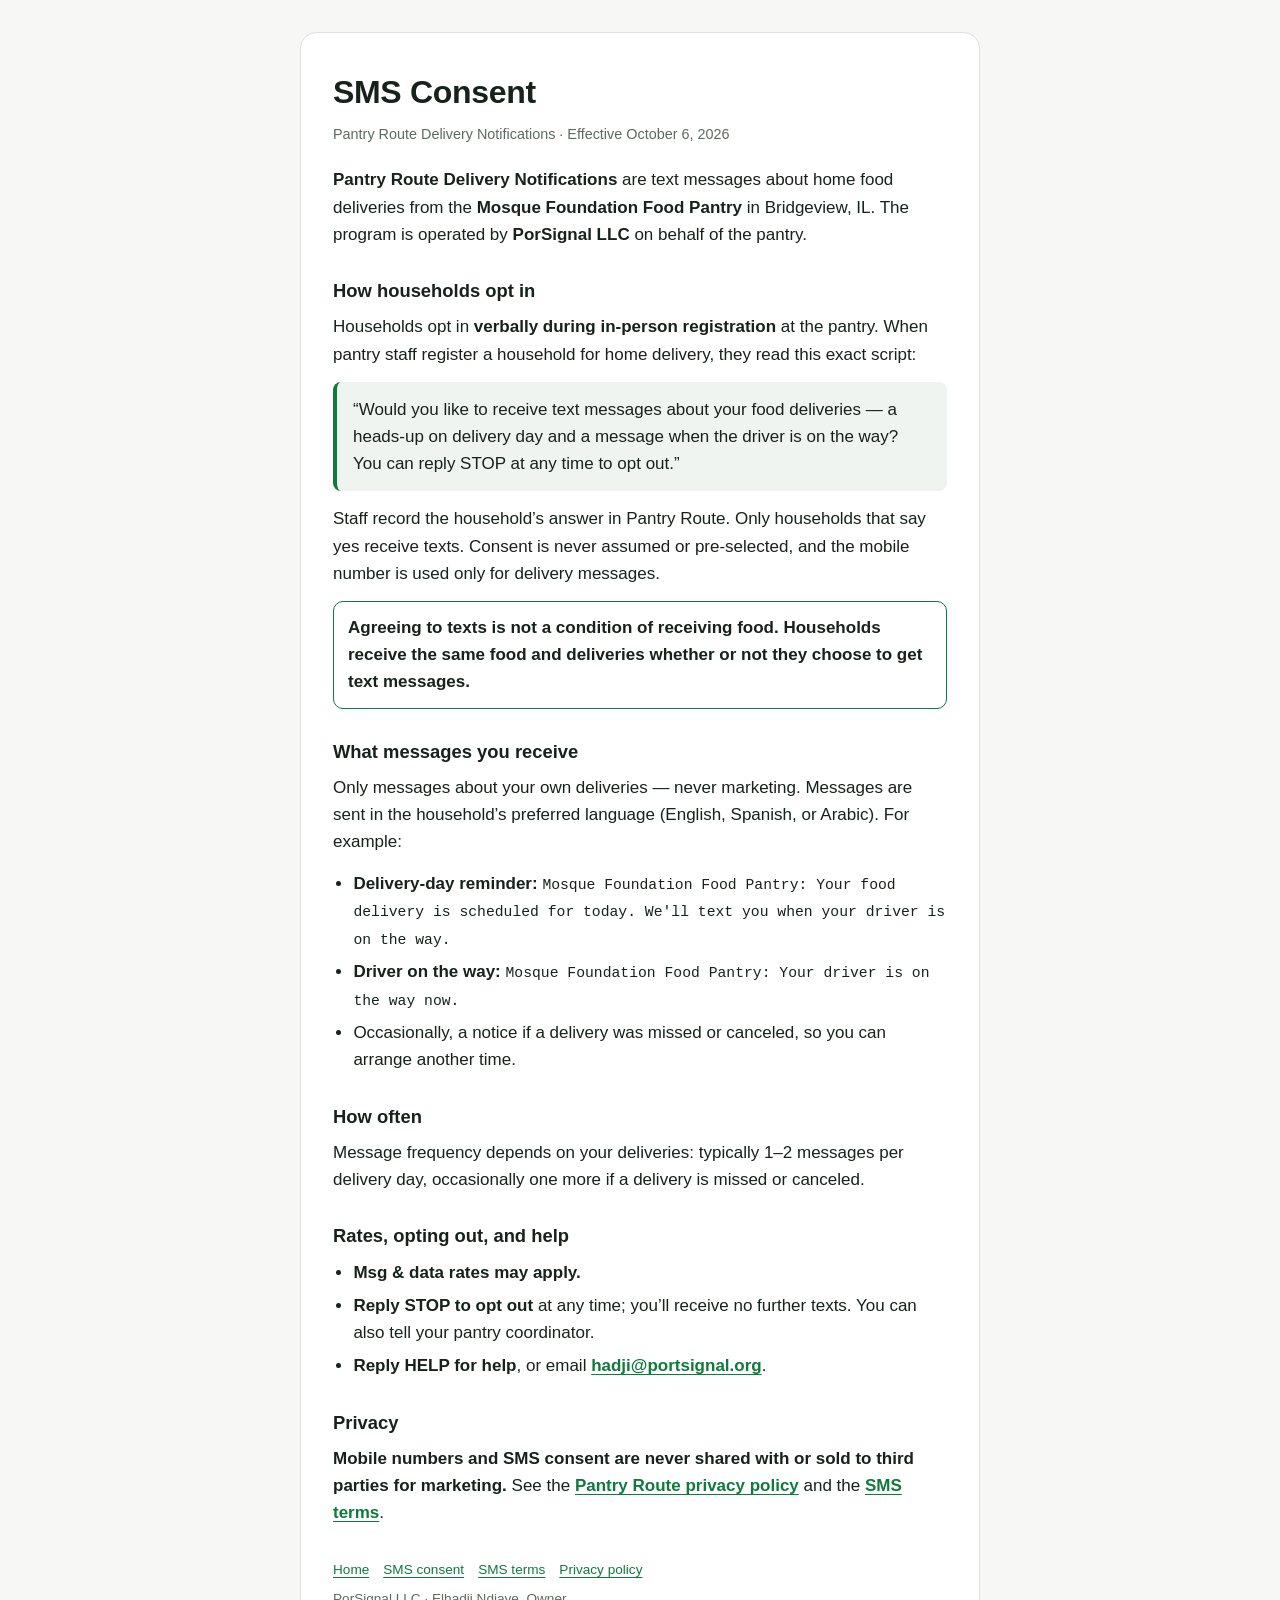
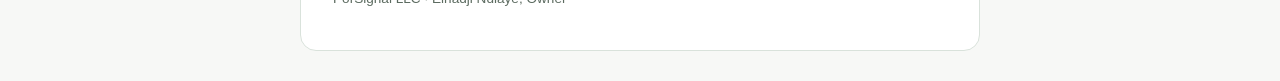
==== sms-consent/index.html @ 985b8fa2 "SMS consent and SMS terms pages; shared stylesheet; owner footer" ====
<!doctype html>
<html lang="en">
<head>
  <meta charset="utf-8">
  <meta name="viewport" content="width=device-width, initial-scale=1">
  <title>SMS Consent — Pantry Route Delivery Notifications</title>
  <meta name="description" content="How Mosque Foundation Food Pantry households opt in to Pantry Route delivery text messages.">
  <link rel="stylesheet" href="/style.css">
</head>
<body class="doc">
  <main>
    <h1>SMS Consent</h1>
    <p class="updated">Pantry Route Delivery Notifications &middot; Effective October 6, 2026</p>

    <p><strong>Pantry Route Delivery Notifications</strong> are text messages about home food
      deliveries from the <strong>Mosque Foundation Food Pantry</strong> in Bridgeview, IL. The
      program is operated by <strong>PorSignal LLC</strong> on behalf of the pantry.</p>

    <h2>How households opt in</h2>
    <p>Households opt in <strong>verbally during in-person registration</strong> at the pantry.
      When pantry staff register a household for home delivery, they read this exact script:</p>
    <div class="quote">&ldquo;Would you like to receive text messages about your food deliveries &mdash; a
      heads-up on delivery day and a message when the driver is on the way? You can reply STOP at
      any time to opt out.&rdquo;</div>
    <p>Staff record the household&rsquo;s answer in Pantry Route. Only households that say yes
      receive texts. Consent is never assumed or pre-selected, and the mobile number is used only
      for delivery messages.</p>
    <p class="callout">Agreeing to texts is not a condition of receiving food. Households receive the
      same food and deliveries whether or not they choose to get text messages.</p>

    <h2>What messages you receive</h2>
    <p>Only messages about your own deliveries &mdash; never marketing. Messages are sent in the
      household&rsquo;s preferred language (English, Spanish, or Arabic). For example:</p>
    <ul class="plain">
      <li><strong>Delivery-day reminder:</strong> <span class="sample">Mosque Foundation Food Pantry: Your food delivery is scheduled for today. We'll text you when your driver is on the way.</span></li>
      <li><strong>Driver on the way:</strong> <span class="sample">Mosque Foundation Food Pantry: Your driver is on the way now.</span></li>
      <li>Occasionally, a notice if a delivery was missed or canceled, so you can arrange another time.</li>
    </ul>

    <h2>How often</h2>
    <p>Message frequency depends on your deliveries: typically 1&ndash;2 messages per delivery day,
      occasionally one more if a delivery is missed or canceled.</p>

    <h2>Rates, opting out, and help</h2>
    <ul class="plain">
      <li><strong>Msg &amp; data rates may apply.</strong></li>
      <li><strong>Reply STOP to opt out</strong> at any time; you&rsquo;ll receive no further texts.
        You can also tell your pantry coordinator.</li>
      <li><strong>Reply HELP for help</strong>, or email <a href="mailto:hadji@portsignal.org">hadji@portsignal.org</a>.</li>
    </ul>

    <h2>Privacy</h2>
    <p><strong>Mobile numbers and SMS consent are never shared with or sold to third parties for
      marketing.</strong> See the <a href="https://endiaye677.github.io/pantry-route-policy/">Pantry Route privacy policy</a>
      and the <a href="/terms/">SMS terms</a>.</p>
    <footer>
      <nav aria-label="Site">
        <a href="/">Home</a>
        <a href="/sms-consent/">SMS consent</a>
        <a href="/terms/">SMS terms</a>
        <a href="https://endiaye677.github.io/pantry-route-policy/">Privacy policy</a>
      </nav>
      PorSignal LLC &middot; Elhadji Ndiaye, Owner
    </footer>
  </main>
</body>
</html>
---- style.css ----
:root {
  --bg: #f7f8f6; --card: #ffffff; --text: #17221b; --muted: #5c6b60; --accent: #0e7a3c; --border: #d9e2db; --quote: #f0f4f1;
  color-scheme: light dark;
}
@media (prefers-color-scheme: dark) {
  :root { --bg: #0e1512; --card: #16201b; --text: #f2ede2; --muted: #a8b0a6; --accent: #2ecc71; --border: #2a3630; --quote: #1d2a24; }
}
* { box-sizing: border-box; }
body {
  margin: 0; min-height: 100vh; display: flex; align-items: center; justify-content: center;
  padding: 32px 16px; background: var(--bg); color: var(--text);
  font: 17px/1.6 -apple-system, BlinkMacSystemFont, "Segoe UI", Roboto, "Helvetica Neue", Arial, sans-serif;
}
body.doc { align-items: flex-start; }
main { width: 100%; max-width: 680px; background: var(--card); border: 1px solid var(--border); border-radius: 16px; padding: 40px 32px; }
h1 { margin: 0 0 12px; font-size: 2rem; line-height: 1.2; letter-spacing: -0.01em; }
h2 { margin: 28px 0 8px; font-size: 1.15rem; }
p { margin: 0 0 14px; }
.muted, .updated { color: var(--muted); }
.updated { font-size: 0.9rem; margin-bottom: 20px; }
ul.links { list-style: none; padding: 0; margin: 24px 0; display: grid; gap: 10px; }
ul.plain { padding-left: 1.2em; margin: 0 0 14px; }
ul.plain li { margin-bottom: 6px; }
a { color: var(--accent); font-weight: 600; text-underline-offset: 3px; }
a:focus-visible { outline: 2px solid var(--accent); outline-offset: 3px; border-radius: 4px; }
.label { display: block; font-size: 0.8rem; font-weight: 700; letter-spacing: 0.06em; text-transform: uppercase; color: var(--muted); }
.quote { background: var(--quote); border-left: 4px solid var(--accent); border-radius: 8px; padding: 14px 16px; margin: 0 0 14px; }
.sample { font-family: ui-monospace, SFMono-Regular, Menlo, Consolas, monospace; font-size: 0.92rem; }
.callout { border: 1px solid var(--accent); border-radius: 10px; padding: 12px 14px; margin: 0 0 14px; font-weight: 600; }
footer { margin-top: 32px; font-size: 0.85rem; color: var(--muted); }
footer nav { display: flex; flex-wrap: wrap; gap: 6px 14px; margin-bottom: 8px; }
footer nav a { font-weight: 500; }
@media (max-width: 480px) { main { padding: 28px 20px; } h1 { font-size: 1.6rem; } }
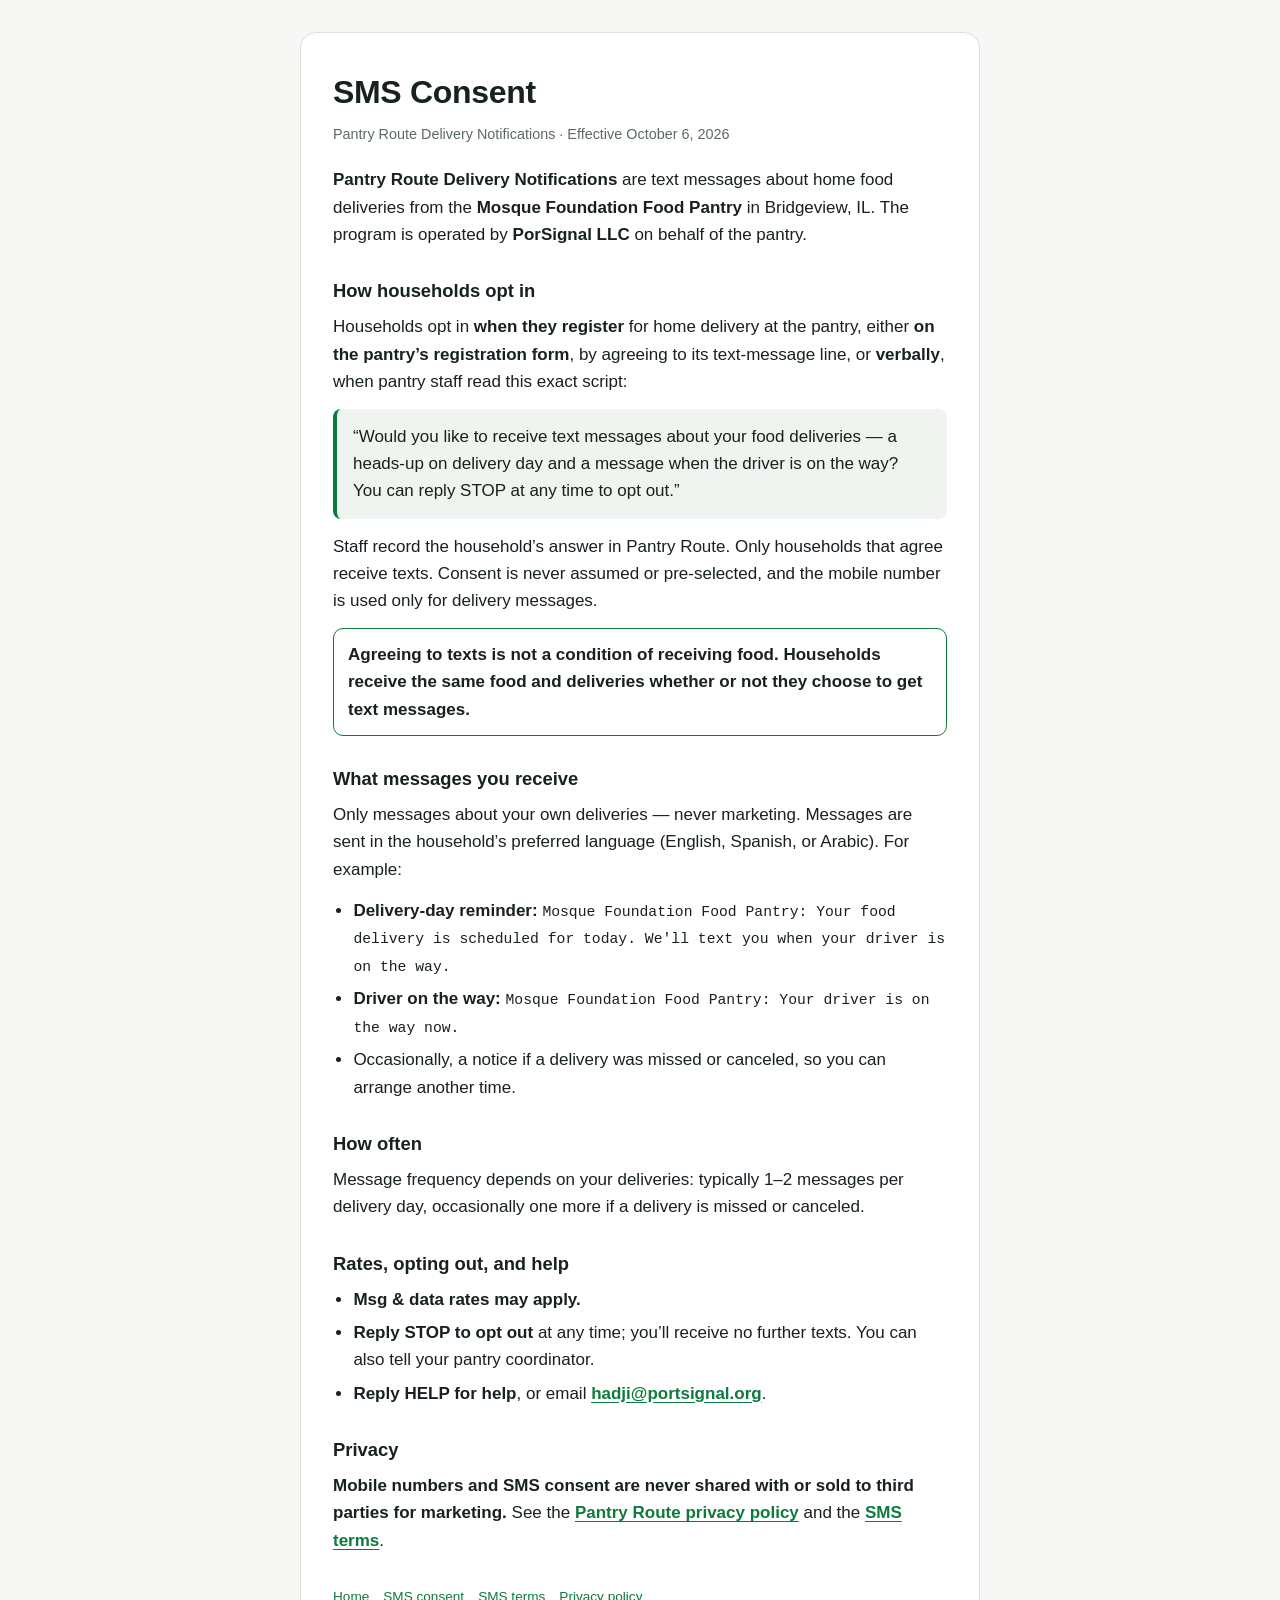
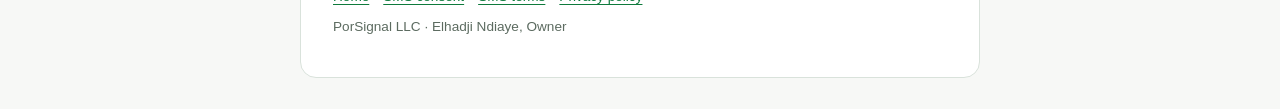
==== commit 45fe11f5: "SMS consent + terms: households opt in at registration, on the registration form or verbally; only t" ====
--- a/sms-consent/index.html
+++ b/sms-consent/index.html
@@ -17,12 +17,13 @@
       program is operated by <strong>PorSignal LLC</strong> on behalf of the pantry.</p>
 
     <h2>How households opt in</h2>
-    <p>Households opt in <strong>verbally during in-person registration</strong> at the pantry.
-      When pantry staff register a household for home delivery, they read this exact script:</p>
+    <p>Households opt in <strong>when they register</strong> for home delivery at the pantry, either
+      <strong>on the pantry&rsquo;s registration form</strong>, by agreeing to its text-message line, or
+      <strong>verbally</strong>, when pantry staff read this exact script:</p>
     <div class="quote">&ldquo;Would you like to receive text messages about your food deliveries &mdash; a
       heads-up on delivery day and a message when the driver is on the way? You can reply STOP at
       any time to opt out.&rdquo;</div>
-    <p>Staff record the household&rsquo;s answer in Pantry Route. Only households that say yes
+    <p>Staff record the household&rsquo;s answer in Pantry Route. Only households that agree
       receive texts. Consent is never assumed or pre-selected, and the mobile number is used only
       for delivery messages.</p>
     <p class="callout">Agreeing to texts is not a condition of receiving food. Households receive the
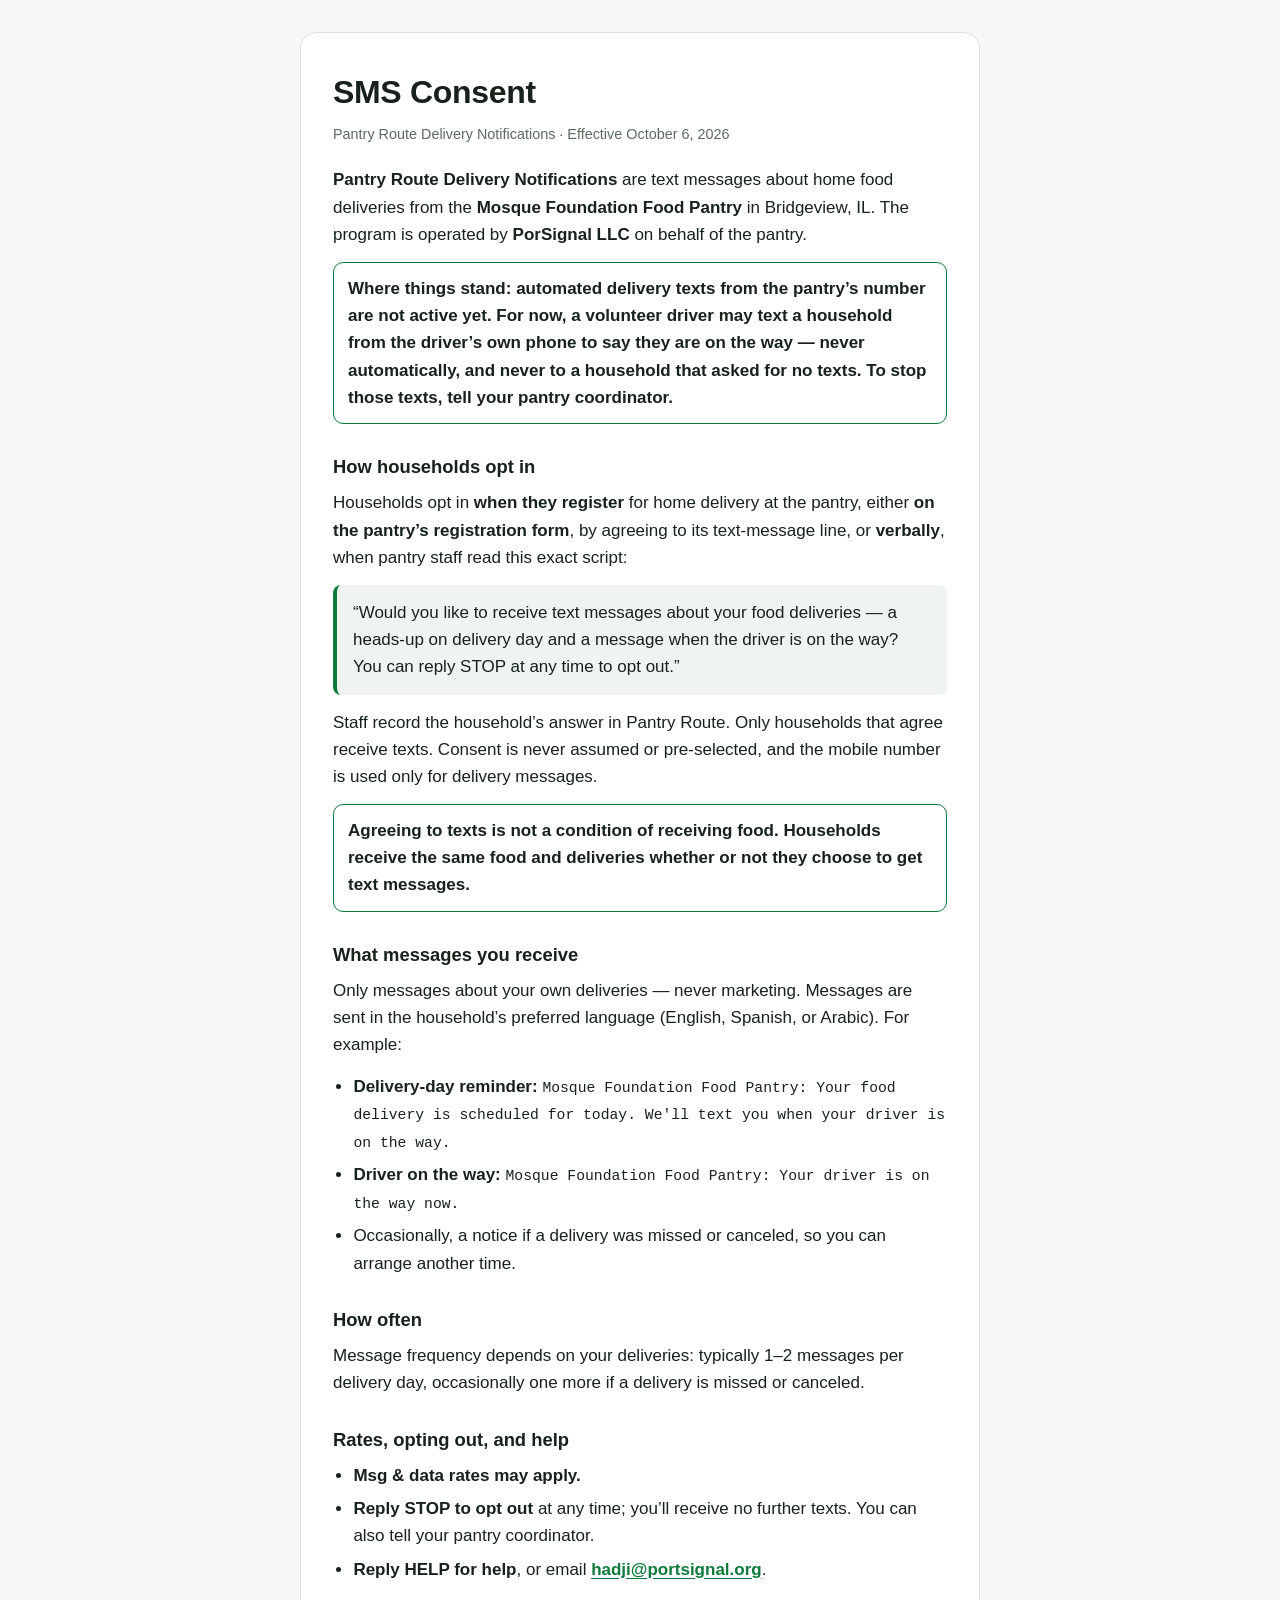
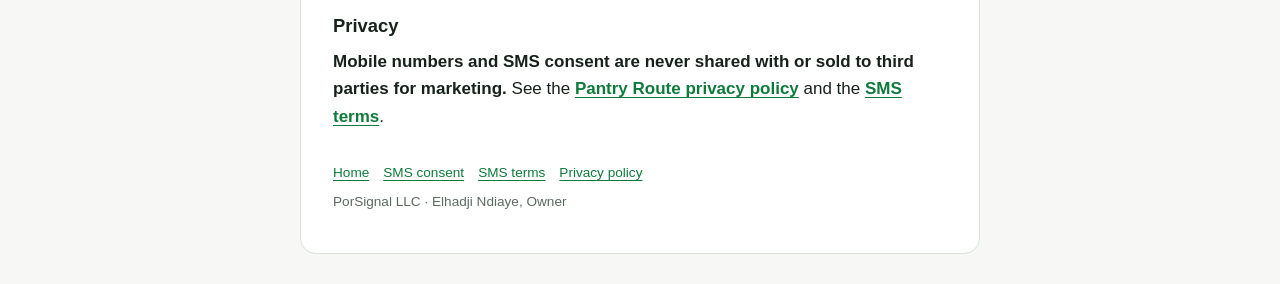
==== commit 2b4282b5: "SMS consent + terms: automated texts not active yet; a volunteer driver may text from their own phon" ====
--- a/sms-consent/index.html
+++ b/sms-consent/index.html
@@ -15,6 +15,11 @@
     <p><strong>Pantry Route Delivery Notifications</strong> are text messages about home food
       deliveries from the <strong>Mosque Foundation Food Pantry</strong> in Bridgeview, IL. The
       program is operated by <strong>PorSignal LLC</strong> on behalf of the pantry.</p>
+    <p class="callout"><strong>Where things stand:</strong> automated delivery texts from the
+      pantry&rsquo;s number are not active yet. For now, a volunteer driver may text a household
+      from the driver&rsquo;s own phone to say they are on the way &mdash; never automatically, and
+      never to a household that asked for no texts. To stop those texts, tell your pantry
+      coordinator.</p>
 
     <h2>How households opt in</h2>
     <p>Households opt in <strong>when they register</strong> for home delivery at the pantry, either
